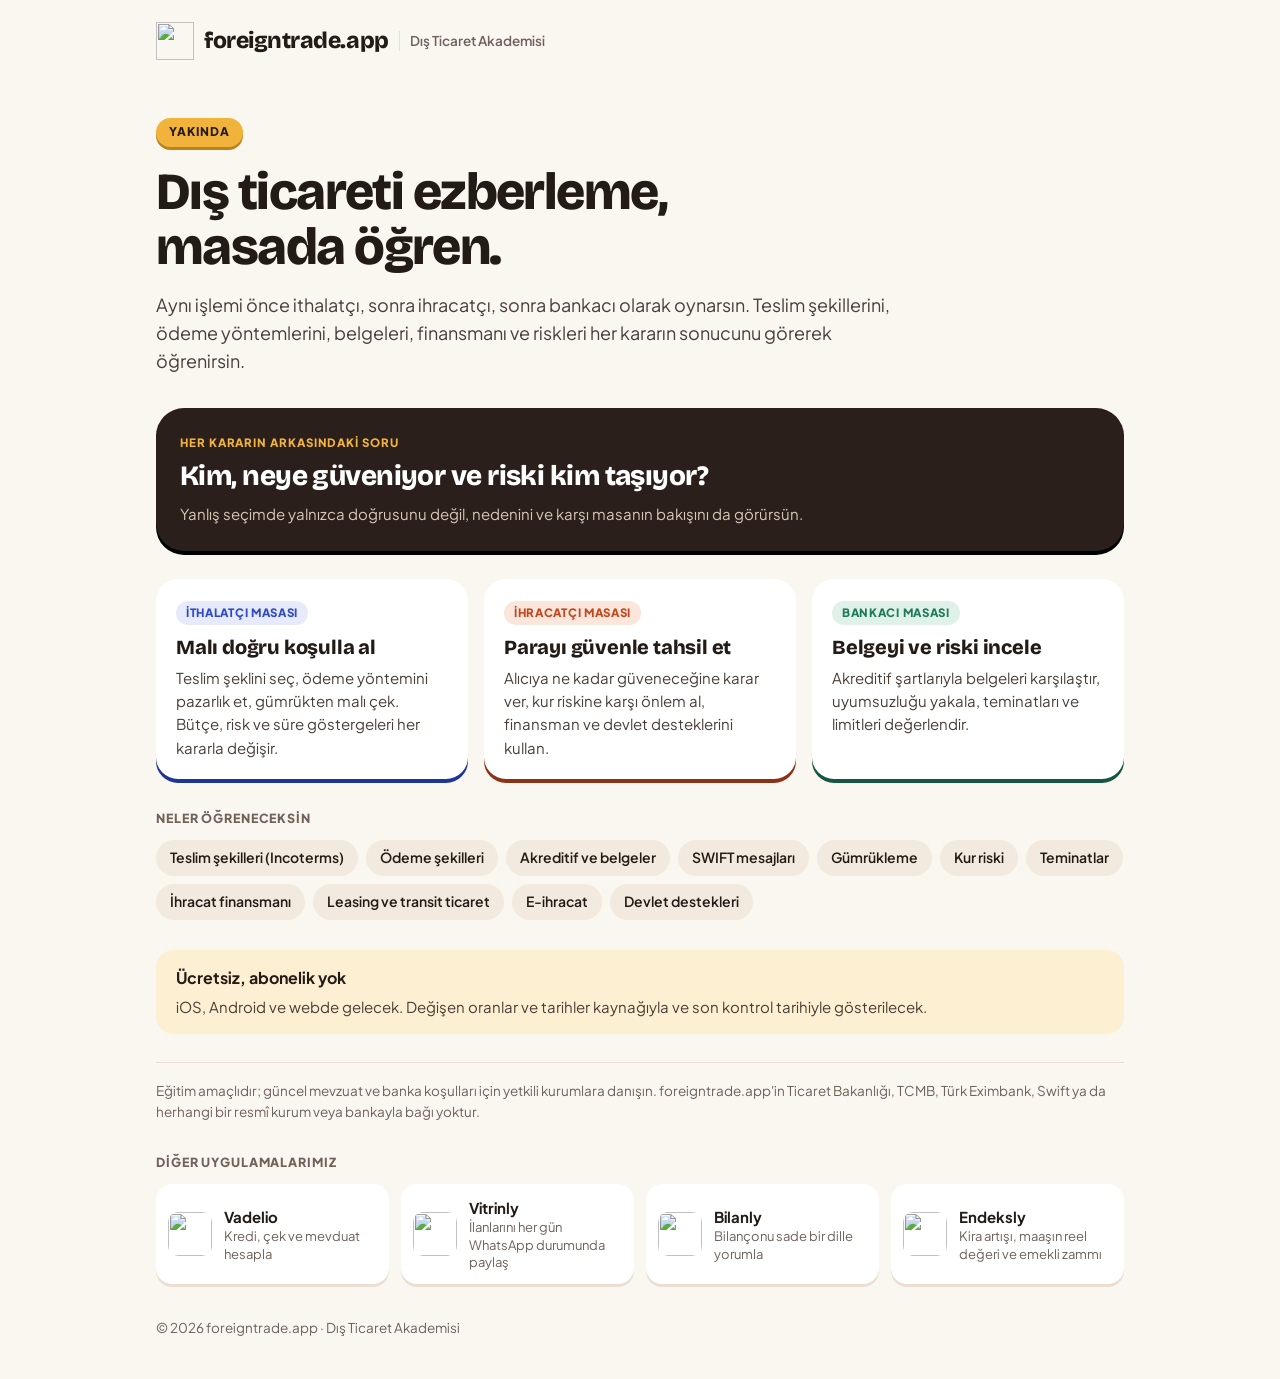
==== public/index.html @ 9660cca2 "foreigntrade.app: yakında sayfası, 404, kardeş uygulamalar Co-Authored-By: Claude Opus 5.5 <noreply@" ====
<!DOCTYPE html>
<html lang="tr">
<head>
<meta charset="utf-8">
<meta name="viewport" content="width=device-width, initial-scale=1">
<title>foreigntrade.app · Dış Ticaret Akademisi</title>
<meta name="description" content="foreigntrade.app · Dış Ticaret Akademisi: aynı dış ticaret işlemini ithalatçı, ihracatçı ve bankacı masalarından oynayarak teslim şekillerini, ödeme yöntemlerini, belgeleri ve finansmanı mantığıyla öğren. Ücretsiz, yakında.">
<meta property="og:title" content="foreigntrade.app · Dış Ticaret Akademisi">
<meta property="og:description" content="Dış ticareti ezberleme, üç masada oynayarak öğren. Yakında iOS, Android ve webde, ücretsiz.">
<meta property="og:url" content="https://foreigntrade.app/">
<meta property="og:type" content="website">
<link rel="canonical" href="https://foreigntrade.app/">
<link rel="icon" href="/logo.svg" type="image/svg+xml">
<link rel="preconnect" href="https://fonts.googleapis.com">
<link rel="preconnect" href="https://fonts.gstatic.com" crossorigin>
<link href="https://fonts.googleapis.com/css2?family=Bricolage+Grotesque:opsz,wght@12..96,700;12..96,800&family=Plus+Jakarta+Sans:wght@400;500;600;700;800&display=swap" rel="stylesheet">
<style>
:root{
  --bg:#FAF6F0; --surface:#FFFFFF; --sand:#F3EADF; --line:#EADFD2;
  --ink:#231B15; --body:#4A3F37; --muted:#6E6259;
  --espresso:#2A1F1A; --on-dark:#D8C8B8; --saffron:#F2B33D; --saffron-soft:#FCEFD2;
  --imp:#2E4BC6; --imp-dark:#1F3596; --imp-soft:#E6EAFB;
  --exp:#C2471F; --exp-dark:#8E3215; --exp-soft:#FBE6DC;
  --bank:#1F7A5C; --bank-dark:#145641; --bank-soft:#DFF1E9;
  color-scheme:light;
}
@media (prefers-color-scheme: dark){
  :root:not([data-theme="light"]){
    --bg:#1A1411; --surface:#241C17; --sand:#2E241E; --line:#3A2E26;
    --ink:#F4ECE3; --body:#DCCFC2; --muted:#B3A496;
    --espresso:#0F0B09; --on-dark:#D8C8B8; --saffron:#F2B33D; --saffron-soft:#3A2E1A;
    --imp:#8EA2F0; --imp-dark:#1F3596; --imp-soft:#1E2547;
    --exp:#EE8D6B; --exp-dark:#8E3215; --exp-soft:#3D2219;
    --bank:#6CCBA6; --bank-dark:#145641; --bank-soft:#16332A;
    color-scheme:dark;
  }
}
:root[data-theme="dark"]{
  --bg:#1A1411; --surface:#241C17; --sand:#2E241E; --line:#3A2E26;
  --ink:#F4ECE3; --body:#DCCFC2; --muted:#B3A496;
  --espresso:#0F0B09; --on-dark:#D8C8B8; --saffron:#F2B33D; --saffron-soft:#3A2E1A;
  --imp:#8EA2F0; --imp-dark:#1F3596; --imp-soft:#1E2547;
  --exp:#EE8D6B; --exp-dark:#8E3215; --exp-soft:#3D2219;
  --bank:#6CCBA6; --bank-dark:#145641; --bank-soft:#16332A;
  color-scheme:dark;
}
*{box-sizing:border-box}
html,body{margin:0}
body{background:var(--bg);color:var(--ink);font-family:"Plus Jakarta Sans",system-ui,-apple-system,"Segoe UI",sans-serif;font-size:16px;line-height:1.55}
a{color:var(--exp)}
h1,h2,.brand b{font-family:"Bricolage Grotesque","Plus Jakarta Sans",sans-serif}
.wrap{max-width:1000px;margin:0 auto;padding:0 16px}
header{padding:22px 0}
.brand{display:flex;align-items:center;gap:10px;text-decoration:none;color:var(--ink);flex-wrap:wrap}
.brand img{width:38px;height:38px}
.brand b{font-weight:800;font-size:23px;letter-spacing:-.02em}
.brand span{font-size:13.5px;font-weight:600;color:var(--muted);border-left:1px solid var(--line);padding-left:10px}
.hero{padding:36px 0 34px}
.soon{display:inline-block;font-size:12px;font-weight:800;letter-spacing:.08em;text-transform:uppercase;color:var(--ink);background:var(--saffron);border-radius:999px;padding:5px 13px;margin-bottom:18px;box-shadow:0 3px 0 #B9841F}
h1{font-weight:800;font-size:clamp(32px,5.6vw,52px);line-height:1.06;letter-spacing:-.03em;margin:0 0 16px;max-width:18ch;text-wrap:balance}
.lead{font-size:18px;color:var(--body);max-width:58ch;margin:0}
.question{background:var(--espresso);color:#FFFFFF;border-radius:28px;padding:26px 24px;margin-bottom:28px;display:grid;gap:8px;box-shadow:0 4px 0 #000000}
.question small{font-size:11.5px;font-weight:800;letter-spacing:.08em;text-transform:uppercase;color:var(--saffron)}
.question b{font-family:"Bricolage Grotesque",sans-serif;font-size:clamp(21px,3.4vw,28px);line-height:1.2;letter-spacing:-.02em;font-weight:800}
.question span{color:var(--on-dark);font-size:15px}
.desks{display:grid;grid-template-columns:repeat(3,minmax(0,1fr));gap:16px;padding-bottom:30px}
@media (max-width:820px){.desks{grid-template-columns:1fr}}
.desk{background:var(--surface);border-radius:22px;padding:20px;box-shadow:0 3px 0 var(--line)}
.desk .tag{display:inline-block;font-size:11.5px;font-weight:800;letter-spacing:.06em;text-transform:uppercase;border-radius:999px;padding:3px 10px}
.desk h2{font-size:20px;font-weight:800;letter-spacing:-.01em;margin:10px 0 6px;line-height:1.25}
.desk p{margin:0;color:var(--body);font-size:15px}
.desk.imp{box-shadow:0 4px 0 var(--imp-dark)}.desk.imp .tag{background:var(--imp-soft);color:var(--imp)}
.desk.exp{box-shadow:0 4px 0 var(--exp-dark)}.desk.exp .tag{background:var(--exp-soft);color:var(--exp)}
.desk.bank{box-shadow:0 4px 0 var(--bank-dark)}.desk.bank .tag{background:var(--bank-soft);color:var(--bank)}
.topics h3,aside h3{font-size:12.5px;font-weight:800;letter-spacing:.07em;text-transform:uppercase;color:var(--muted);margin:0 0 12px}
.chips{display:flex;flex-wrap:wrap;gap:8px;list-style:none;padding:0;margin:0 0 30px}
.chips li{background:var(--sand);color:var(--ink);font-size:14px;font-weight:600;border-radius:999px;padding:7px 14px}
.info{background:var(--saffron-soft);border-radius:18px;padding:16px 20px;margin-bottom:28px;display:grid;gap:4px}
.info b{font-size:16px}
.info span{color:var(--body);font-size:15px}
.note{font-size:13.5px;color:var(--muted);border-top:1px solid var(--line);padding:18px 0 8px;margin:0}
aside{padding:22px 0 8px}
.apps{display:grid;grid-template-columns:repeat(4,minmax(0,1fr));gap:12px}
@media (max-width:820px){.apps{grid-template-columns:repeat(2,minmax(0,1fr))}}
@media (max-width:460px){.apps{grid-template-columns:1fr}}
.app{display:flex;gap:12px;align-items:center;text-decoration:none;color:var(--ink);background:var(--surface);border-radius:16px;padding:12px;box-shadow:0 3px 0 var(--line)}
.app:hover{box-shadow:0 3px 0 var(--exp)}
.app img{width:44px;height:44px;border-radius:10px;flex:none}
.app b{display:block;font-size:15px}
.app span{display:block;font-size:13px;color:var(--muted);line-height:1.35}
footer{padding:26px 0 40px;font-size:13.5px;color:var(--muted)}
a:focus-visible{outline:2px solid var(--exp);outline-offset:2px}
</style>
</head>
<body>
<header>
  <div class="wrap">
    <a class="brand" href="/"><img src="/logo.svg" alt="" width="38" height="38"><b>foreigntrade.app</b><span>Dış Ticaret Akademisi</span></a>
  </div>
</header>

<main class="wrap">
  <section class="hero">
    <div class="soon">Yakında</div>
    <h1>Dış ticareti ezberleme, masada öğren.</h1>
    <p class="lead">Aynı işlemi önce ithalatçı, sonra ihracatçı, sonra bankacı olarak oynarsın. Teslim şekillerini, ödeme yöntemlerini, belgeleri, finansmanı ve riskleri her kararın sonucunu görerek öğrenirsin.</p>
  </section>

  <div class="question">
    <small>Her kararın arkasındaki soru</small>
    <b>Kim, neye güveniyor ve riski kim taşıyor?</b>
    <span>Yanlış seçimde yalnızca doğrusunu değil, nedenini ve karşı masanın bakışını da görürsün.</span>
  </div>

  <section class="desks" aria-label="Üç masa">
    <div class="desk imp">
      <span class="tag">İthalatçı masası</span>
      <h2>Malı doğru koşulla al</h2>
      <p>Teslim şeklini seç, ödeme yöntemini pazarlık et, gümrükten malı çek. Bütçe, risk ve süre göstergeleri her kararla değişir.</p>
    </div>
    <div class="desk exp">
      <span class="tag">İhracatçı masası</span>
      <h2>Parayı güvenle tahsil et</h2>
      <p>Alıcıya ne kadar güveneceğine karar ver, kur riskine karşı önlem al, finansman ve devlet desteklerini kullan.</p>
    </div>
    <div class="desk bank">
      <span class="tag">Bankacı masası</span>
      <h2>Belgeyi ve riski incele</h2>
      <p>Akreditif şartlarıyla belgeleri karşılaştır, uyumsuzluğu yakala, teminatları ve limitleri değerlendir.</p>
    </div>
  </section>

  <section class="topics" aria-label="Konular">
    <h3>Neler öğreneceksin</h3>
    <ul class="chips">
      <li>Teslim şekilleri (Incoterms)</li>
      <li>Ödeme şekilleri</li>
      <li>Akreditif ve belgeler</li>
      <li>SWIFT mesajları</li>
      <li>Gümrükleme</li>
      <li>Kur riski</li>
      <li>Teminatlar</li>
      <li>İhracat finansmanı</li>
      <li>Leasing ve transit ticaret</li>
      <li>E-ihracat</li>
      <li>Devlet destekleri</li>
    </ul>
  </section>

  <div class="info">
    <b>Ücretsiz, abonelik yok</b>
    <span>iOS, Android ve webde gelecek. Değişen oranlar ve tarihler kaynağıyla ve son kontrol tarihiyle gösterilecek.</span>
  </div>

  <p class="note">Eğitim amaçlıdır; güncel mevzuat ve banka koşulları için yetkili kurumlara danışın. foreigntrade.app'in Ticaret Bakanlığı, TCMB, Türk Eximbank, Swift ya da herhangi bir resmî kurum veya bankayla bağı yoktur.</p>
</main>

<aside>
  <div class="wrap">
    <h3>Diğer uygulamalarımız</h3>
    <div class="apps">
      <a class="app" href="https://vadelio.com.tr/" target="_blank" rel="noopener"><img src="/apps/vadelio.png" alt="" width="44" height="44"><div><b>Vadelio</b><span>Kredi, çek ve mevduat hesapla</span></div></a>
      <a class="app" href="https://vitrinly.app/" target="_blank" rel="noopener"><img src="/apps/vitrinly.png" alt="" width="44" height="44"><div><b>Vitrinly</b><span>İlanlarını her gün WhatsApp durumunda paylaş</span></div></a>
      <a class="app" href="https://bilanly.app/" target="_blank" rel="noopener"><img src="/apps/bilanly.png" alt="" width="44" height="44"><div><b>Bilanly</b><span>Bilançonu sade bir dille yorumla</span></div></a>
      <a class="app" href="https://endeksly.com/" target="_blank" rel="noopener"><img src="/apps/endeksly.png" alt="" width="44" height="44"><div><b>Endeksly</b><span>Kira artışı, maaşın reel değeri ve emekli zammı</span></div></a>
    </div>
  </div>
</aside>

<footer>
  <div class="wrap">© 2026 foreigntrade.app · Dış Ticaret Akademisi</div>
</footer>
</body>
</html>
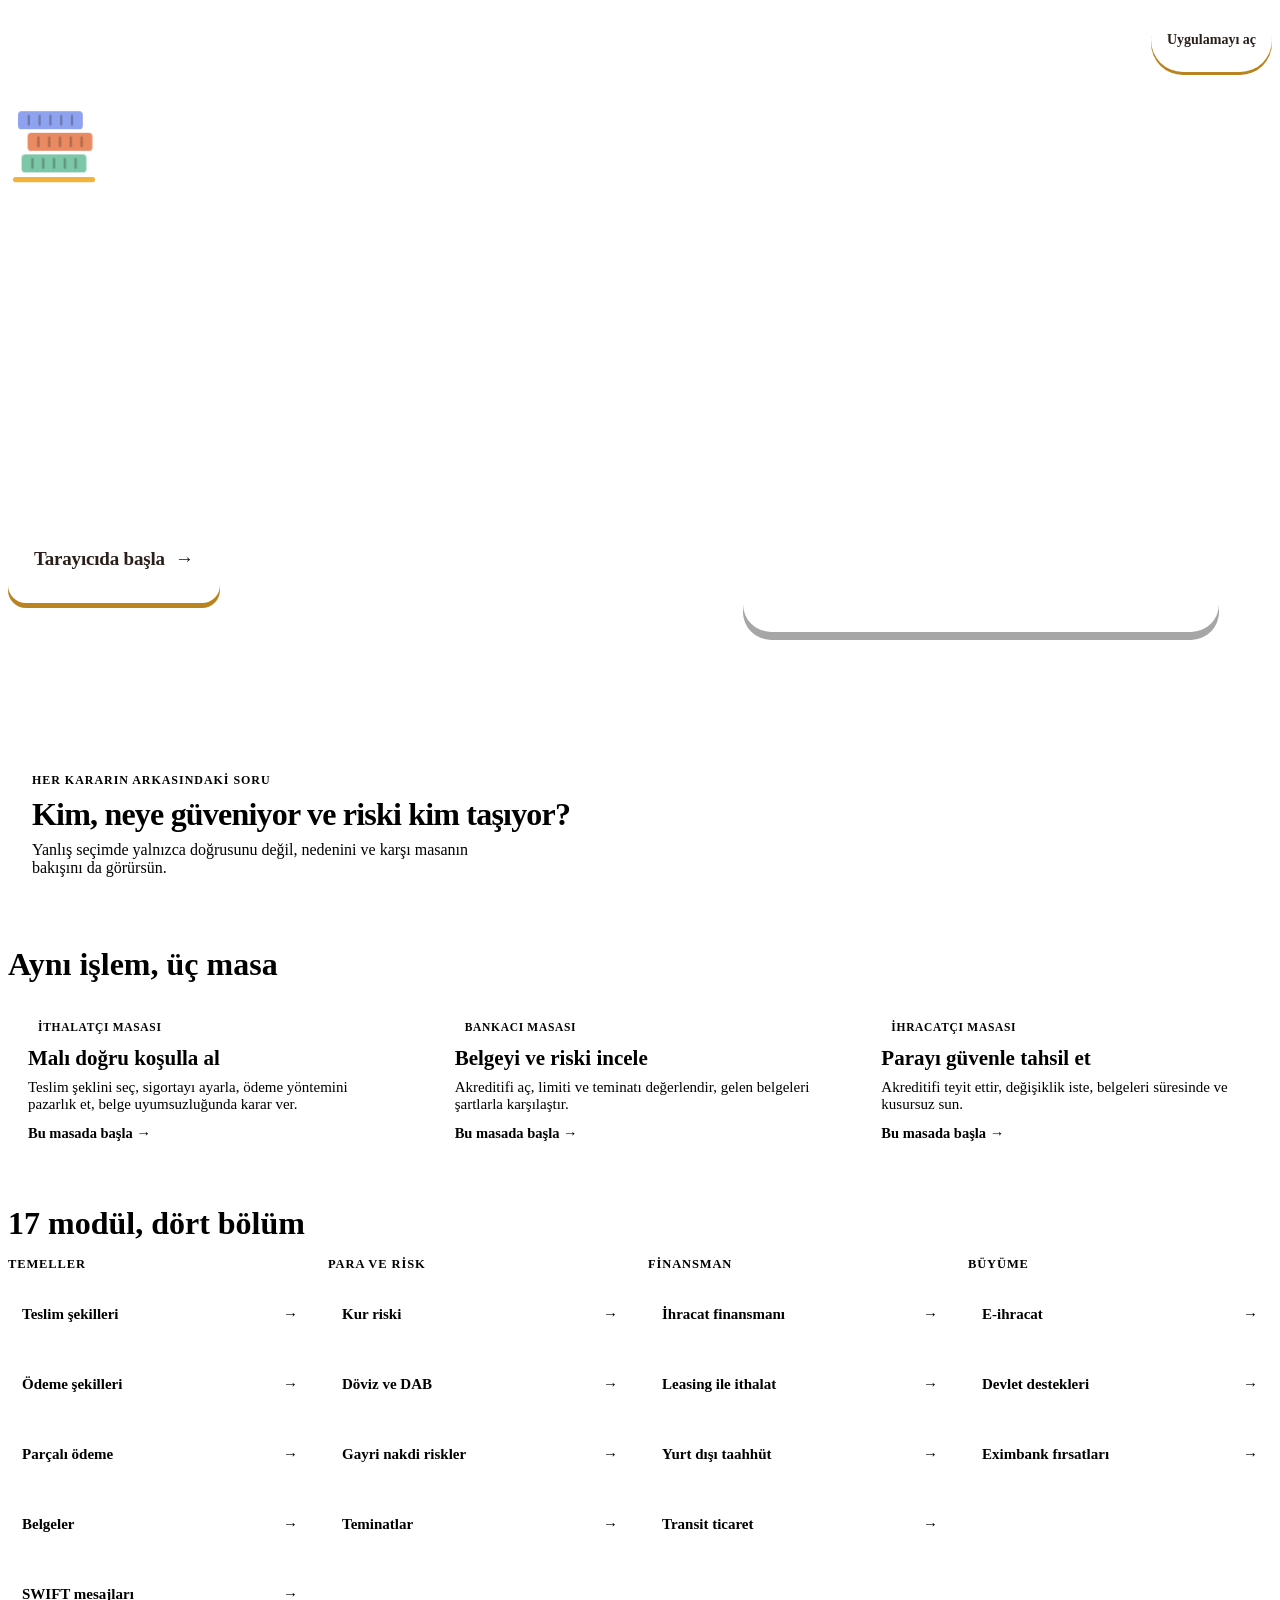
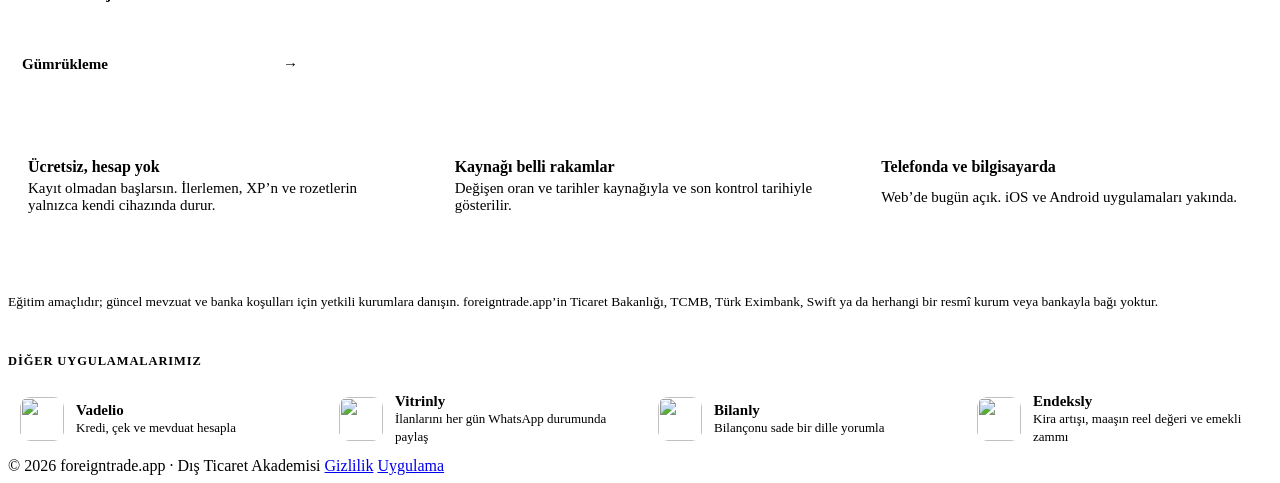
==== commit 94e81a21: "Genel yayın: yeni tanıtım sayfası, logo, paylaşım görseli, gizlilik iletişimi - Koyu açılış bandı: k" ====
--- a/public/index.html
+++ b/public/index.html
@@ -2,84 +2,117 @@
 <html lang="tr">
 <head>
 <meta charset="utf-8">
-<meta name="viewport" content="width=device-width, initial-scale=1">
+<meta name="viewport" content="width=device-width, initial-scale=1, viewport-fit=cover">
 <title>foreigntrade.app · Dış Ticaret Akademisi</title>
-<meta name="description" content="foreigntrade.app · Dış Ticaret Akademisi: aynı dış ticaret işlemini ithalatçı, ihracatçı ve bankacı masalarından oynayarak teslim şekillerini, ödeme yöntemlerini, belgeleri ve finansmanı mantığıyla öğren. Ücretsiz, yakında.">
+<meta name="description" content="Dış ticareti ithalatçı, ihracatçı ve bankacı masalarında oynayarak öğren: teslim şekilleri, ödeme yöntemleri, akreditif, belgeler, kur riski ve finansman. Ücretsiz, hesap gerektirmez.">
+<meta name="theme-color" content="#2A1F1A">
 <meta property="og:title" content="foreigntrade.app · Dış Ticaret Akademisi">
-<meta property="og:description" content="Dış ticareti ezberleme, üç masada oynayarak öğren. Yakında iOS, Android ve webde, ücretsiz.">
+<meta property="og:description" content="Dış ticareti ezberleme, masada öğren. Aynı işlemi ithalatçı, ihracatçı ve bankacı olarak oyna. Ücretsiz.">
 <meta property="og:url" content="https://foreigntrade.app/">
 <meta property="og:type" content="website">
+<meta property="og:locale" content="tr_TR">
+<meta property="og:image" content="https://foreigntrade.app/og.png">
+<meta property="og:image:width" content="1200">
+<meta property="og:image:height" content="630">
+<meta name="twitter:card" content="summary_large_image">
 <link rel="canonical" href="https://foreigntrade.app/">
 <link rel="icon" href="/logo.svg" type="image/svg+xml">
-<link rel="preconnect" href="https://fonts.googleapis.com">
-<link rel="preconnect" href="https://fonts.gstatic.com" crossorigin>
-<link href="https://fonts.googleapis.com/css2?family=Bricolage+Grotesque:opsz,wght@12..96,700;12..96,800&family=Plus+Jakarta+Sans:wght@400;500;600;700;800&display=swap" rel="stylesheet">
+<link rel="apple-touch-icon" href="/apple-touch-icon.png">
+<link rel="preload" href="/fonts/BricolageGrotesque_800ExtraBold.woff" as="font" type="font/woff" crossorigin>
+<link rel="stylesheet" href="/site.css">
+<script type="application/ld+json">
+{"@context":"https://schema.org","@type":"WebApplication","name":"foreigntrade.app · Dış Ticaret Akademisi","url":"https://foreigntrade.app/uygulama/","applicationCategory":"EducationalApplication","inLanguage":"tr","operatingSystem":"Web","isAccessibleForFree":true,"offers":{"@type":"Offer","price":"0","priceCurrency":"TRY"}}
+</script>
 <style>
-:root{
-  --bg:#FAF6F0; --surface:#FFFFFF; --sand:#F3EADF; --line:#EADFD2;
-  --ink:#231B15; --body:#4A3F37; --muted:#6E6259;
-  --espresso:#2A1F1A; --on-dark:#D8C8B8; --saffron:#F2B33D; --saffron-soft:#FCEFD2;
-  --imp:#2E4BC6; --imp-dark:#1F3596; --imp-soft:#E6EAFB;
-  --exp:#C2471F; --exp-dark:#8E3215; --exp-soft:#FBE6DC;
-  --bank:#1F7A5C; --bank-dark:#145641; --bank-soft:#DFF1E9;
-  color-scheme:light;
-}
-@media (prefers-color-scheme: dark){
-  :root:not([data-theme="light"]){
-    --bg:#1A1411; --surface:#241C17; --sand:#2E241E; --line:#3A2E26;
-    --ink:#F4ECE3; --body:#DCCFC2; --muted:#B3A496;
-    --espresso:#0F0B09; --on-dark:#D8C8B8; --saffron:#F2B33D; --saffron-soft:#3A2E1A;
-    --imp:#8EA2F0; --imp-dark:#1F3596; --imp-soft:#1E2547;
-    --exp:#EE8D6B; --exp-dark:#8E3215; --exp-soft:#3D2219;
-    --bank:#6CCBA6; --bank-dark:#145641; --bank-soft:#16332A;
-    color-scheme:dark;
-  }
-}
-:root[data-theme="dark"]{
-  --bg:#1A1411; --surface:#241C17; --sand:#2E241E; --line:#3A2E26;
-  --ink:#F4ECE3; --body:#DCCFC2; --muted:#B3A496;
-  --espresso:#0F0B09; --on-dark:#D8C8B8; --saffron:#F2B33D; --saffron-soft:#3A2E1A;
-  --imp:#8EA2F0; --imp-dark:#1F3596; --imp-soft:#1E2547;
-  --exp:#EE8D6B; --exp-dark:#8E3215; --exp-soft:#3D2219;
-  --bank:#6CCBA6; --bank-dark:#145641; --bank-soft:#16332A;
-  color-scheme:dark;
-}
-*{box-sizing:border-box}
-html,body{margin:0}
-body{background:var(--bg);color:var(--ink);font-family:"Plus Jakarta Sans",system-ui,-apple-system,"Segoe UI",sans-serif;font-size:16px;line-height:1.55}
-a{color:var(--exp)}
-h1,h2,.brand b{font-family:"Bricolage Grotesque","Plus Jakarta Sans",sans-serif}
-.wrap{max-width:1000px;margin:0 auto;padding:0 16px}
-header{padding:22px 0}
-.brand{display:flex;align-items:center;gap:10px;text-decoration:none;color:var(--ink);flex-wrap:wrap}
-.brand img{width:38px;height:38px}
-.brand b{font-weight:800;font-size:23px;letter-spacing:-.02em}
-.brand span{font-size:13.5px;font-weight:600;color:var(--muted);border-left:1px solid var(--line);padding-left:10px}
-.hero{padding:36px 0 34px}
-.soon{display:inline-block;font-size:12px;font-weight:800;letter-spacing:.08em;text-transform:uppercase;color:var(--ink);background:var(--saffron);border-radius:999px;padding:5px 13px;margin-bottom:18px;box-shadow:0 3px 0 #B9841F}
-h1{font-weight:800;font-size:clamp(32px,5.6vw,52px);line-height:1.06;letter-spacing:-.03em;margin:0 0 16px;max-width:18ch;text-wrap:balance}
-.lead{font-size:18px;color:var(--body);max-width:58ch;margin:0}
-.question{background:var(--espresso);color:#FFFFFF;border-radius:28px;padding:26px 24px;margin-bottom:28px;display:grid;gap:8px;box-shadow:0 4px 0 #000000}
-.question small{font-size:11.5px;font-weight:800;letter-spacing:.08em;text-transform:uppercase;color:var(--saffron)}
-.question b{font-family:"Bricolage Grotesque",sans-serif;font-size:clamp(21px,3.4vw,28px);line-height:1.2;letter-spacing:-.02em;font-weight:800}
-.question span{color:var(--on-dark);font-size:15px}
-.desks{display:grid;grid-template-columns:repeat(3,minmax(0,1fr));gap:16px;padding-bottom:30px}
+/* Açılış bandı: koyu zeminde logo iner, başlık yükselir, karar kartı gelir. */
+.hero{background:var(--espresso);color:#FFFFFF;overflow:hidden;position:relative}
+.hero .site-head .brand{color:#FFFFFF;flex-wrap:nowrap}
+@media (max-width:380px){.hero .site-head .brand b{font-size:20px}}
+.hero .site-head .brand b i{color:var(--saffron)}
+.hero .site-head .wrap{display:flex;align-items:center;justify-content:space-between;gap:12px}
+.open-small{font-weight:800;font-size:14px;color:#2A1F1A;background:var(--saffron);border-radius:999px;padding:10px 16px;text-decoration:none;min-height:44px;display:inline-flex;align-items:center;box-shadow:0 3px 0 #B9841F;white-space:nowrap}
+.hero-grid{display:grid;grid-template-columns:minmax(0,1.05fr) minmax(0,.95fr);gap:40px;align-items:center;padding-block:28px 64px}
+@media (max-width:860px){.hero-grid{grid-template-columns:1fr;gap:36px;padding-block:12px 48px}}
+.hero-text{display:grid;gap:20px;justify-items:start}
+.stack{width:120px;height:120px;margin:-14px 0 -10px -14px}
+.hero h1{font-size:clamp(38px,6.4vw,64px);line-height:1.02;letter-spacing:-.035em;margin:0;max-width:13ch;color:#FFFFFF}
+.hero h1 em{font-style:normal;color:var(--saffron)}
+.hero .lead{font-size:clamp(16px,1.9vw,18.5px);color:var(--on-dark);margin:0;max-width:52ch}
+.ctas{display:flex;flex-wrap:wrap;gap:12px 16px;align-items:center}
+.cta{font-family:var(--display);font-weight:800;font-size:19px;letter-spacing:-.01em;color:#2A1F1A;background:var(--saffron);border-radius:18px;padding:16px 26px;text-decoration:none;box-shadow:0 5px 0 #B9841F;display:inline-flex;gap:10px;align-items:center;min-height:56px;transition:transform .12s,box-shadow .12s}
+.cta:hover{transform:translateY(-2px);box-shadow:0 7px 0 #B9841F}
+.cta:active{transform:translateY(4px);box-shadow:0 1px 0 #B9841F}
+.cta:focus-visible,.open-small:focus-visible{outline:3px solid #FFFFFF;outline-offset:3px}
+.facts{display:flex;flex-wrap:wrap;gap:6px 16px;font-size:14px;font-weight:600;color:var(--on-dark);list-style:none;padding:0;margin:0}
+.facts li::before{content:"";display:inline-block;width:7px;height:7px;border-radius:2px;background:var(--saffron);margin-right:8px;vertical-align:1px}
+
+/* Karar kartı: uygulamanın Sahne ekranından */
+.scene{background:var(--bg);color:var(--ink);border-radius:28px;padding:18px;display:grid;gap:14px;box-shadow:0 8px 0 rgba(0,0,0,.35);max-width:440px;width:100%;justify-self:center}
+.stats{display:grid;grid-template-columns:repeat(3,1fr);gap:8px}
+.stat{background:var(--surface);border-radius:14px;padding:8px 10px;box-shadow:0 2px 0 var(--line)}
+.stat small{display:block;font-size:10.5px;font-weight:800;letter-spacing:.08em;text-transform:uppercase;color:var(--muted)}
+.stat b{font-family:var(--display);font-size:18px;font-variant-numeric:tabular-nums}
+.who{display:flex;gap:10px;align-items:flex-start}
+.avatar{flex:none;width:40px;height:40px;border-radius:14px;background:var(--exp-soft);color:var(--exp);font-weight:800;display:grid;place-items:center;font-size:14px}
+.bubble{background:var(--exp-soft);border-radius:4px 18px 18px 18px;padding:10px 14px;font-size:14.5px;color:var(--ink);line-height:1.5;margin:0}
+.bubble small{display:block;font-size:11.5px;font-weight:800;color:var(--exp);margin-bottom:2px}
+.ask{font-family:var(--display);font-weight:800;font-size:19px;line-height:1.25;letter-spacing:-.015em;margin:2px 0 0}
+.opts{display:grid;gap:8px;list-style:none;margin:0;padding:0}
+.opts a{display:flex;gap:12px;align-items:center;background:var(--surface);border-radius:16px;padding:11px 14px;text-decoration:none;color:var(--ink);box-shadow:0 3px 0 var(--line);min-height:52px;transition:transform .12s,box-shadow .12s}
+.opts a:hover{transform:translateY(-2px);box-shadow:0 5px 0 var(--imp)}
+.opts a:focus-visible{outline:2px solid var(--imp);outline-offset:2px}
+.opts .key{flex:none;width:30px;height:30px;border-radius:10px;background:var(--sand);display:grid;place-items:center;font-weight:800;font-size:13px}
+.opts b{display:block;font-size:15px}
+.opts span{display:block;font-size:13px;color:var(--muted);line-height:1.35}
+.scene-foot{font-size:12.5px;color:var(--muted);text-align:center;margin:0}
+
+/* Giriş efekti: konteynerler alttan üste iner, metin ve kart ardından gelir */
+.stack .c,.stack .ground{transform-box:fill-box}
+.stack .c{animation:drop .6s cubic-bezier(.3,1.35,.5,1) both}
+.stack .c1{animation-delay:.1s}.stack .c2{animation-delay:.38s}.stack .c3{animation-delay:.66s}
+.stack .ground{transform-origin:50% 50%;animation:grow .45s both}
+.rise{animation:rise .7s cubic-bezier(.2,.8,.2,1) both}
+.rise.d1{animation-delay:.95s}.rise.d2{animation-delay:1.08s}.rise.d3{animation-delay:1.2s}.rise.d4{animation-delay:1.3s}
+.scene.rise{animation-delay:1.15s}
+@keyframes drop{from{transform:translateY(-34px);opacity:0}to{transform:none;opacity:1}}
+@keyframes grow{from{transform:scaleX(0)}to{transform:none}}
+@keyframes rise{from{transform:translateY(16px);opacity:0}to{transform:none;opacity:1}}
+@media (prefers-reduced-motion: reduce){.stack .c,.stack .ground,.rise{animation:none}}
+
+/* Gövde */
+main{display:grid;gap:44px;padding-block:44px 8px}
+.question{background:var(--saffron-soft);border-radius:28px;padding:26px 24px;display:grid;gap:8px}
+.question small{font-size:12px;font-weight:800;letter-spacing:.08em;text-transform:uppercase;color:var(--exp)}
+.question b{font-family:var(--display);font-size:clamp(23px,3.6vw,32px);line-height:1.15;letter-spacing:-.025em;font-weight:800}
+.question span{color:var(--body);max-width:60ch}
+.sec-title{font-size:clamp(24px,3.4vw,32px);line-height:1.1;margin:0 0 16px}
+.desks{display:grid;grid-template-columns:repeat(3,minmax(0,1fr));gap:16px}
 @media (max-width:820px){.desks{grid-template-columns:1fr}}
-.desk{background:var(--surface);border-radius:22px;padding:20px;box-shadow:0 3px 0 var(--line)}
-.desk .tag{display:inline-block;font-size:11.5px;font-weight:800;letter-spacing:.06em;text-transform:uppercase;border-radius:999px;padding:3px 10px}
-.desk h2{font-size:20px;font-weight:800;letter-spacing:-.01em;margin:10px 0 6px;line-height:1.25}
+.desk{background:var(--surface);border-radius:22px;padding:20px;display:grid;gap:8px;align-content:start;text-decoration:none;color:var(--ink);transition:transform .12s}
+.desk:hover{transform:translateY(-3px)}
+.desk .tag{justify-self:start;font-size:11.5px;font-weight:800;letter-spacing:.06em;text-transform:uppercase;border-radius:999px;padding:3px 10px}
+.desk h3{font-size:21px;margin:2px 0 0;line-height:1.2}
 .desk p{margin:0;color:var(--body);font-size:15px}
-.desk.imp{box-shadow:0 4px 0 var(--imp-dark)}.desk.imp .tag{background:var(--imp-soft);color:var(--imp)}
-.desk.exp{box-shadow:0 4px 0 var(--exp-dark)}.desk.exp .tag{background:var(--exp-soft);color:var(--exp)}
-.desk.bank{box-shadow:0 4px 0 var(--bank-dark)}.desk.bank .tag{background:var(--bank-soft);color:var(--bank)}
-.topics h3,aside h3{font-size:12.5px;font-weight:800;letter-spacing:.07em;text-transform:uppercase;color:var(--muted);margin:0 0 12px}
-.chips{display:flex;flex-wrap:wrap;gap:8px;list-style:none;padding:0;margin:0 0 30px}
-.chips li{background:var(--sand);color:var(--ink);font-size:14px;font-weight:600;border-radius:999px;padding:7px 14px}
-.info{background:var(--saffron-soft);border-radius:18px;padding:16px 20px;margin-bottom:28px;display:grid;gap:4px}
+.desk .go{font-weight:800;font-size:14.5px;margin-top:4px}
+.desk.imp{box-shadow:0 4px 0 var(--imp-dark)}.desk.imp .tag{background:var(--imp-soft);color:var(--imp)}.desk.imp .go{color:var(--imp)}
+.desk.exp{box-shadow:0 4px 0 var(--exp-dark)}.desk.exp .tag{background:var(--exp-soft);color:var(--exp)}.desk.exp .go{color:var(--exp)}
+.desk.bank{box-shadow:0 4px 0 var(--bank-dark)}.desk.bank .tag{background:var(--bank-soft);color:var(--bank)}.desk.bank .go{color:var(--bank)}
+.desk:focus-visible{outline:2px solid var(--ink);outline-offset:3px}
+.curr{display:grid;grid-template-columns:repeat(4,minmax(0,1fr));gap:16px}
+@media (max-width:860px){.curr{grid-template-columns:repeat(2,minmax(0,1fr))}}
+@media (max-width:440px){.curr{grid-template-columns:1fr}}
+.curr h3{font-family:var(--text);font-size:12.5px;font-weight:800;letter-spacing:.07em;text-transform:uppercase;color:var(--muted);margin:0 0 10px}
+.curr ul{list-style:none;padding:0;margin:0;display:grid;gap:6px}
+.curr a{display:flex;align-items:center;justify-content:space-between;gap:8px;background:var(--surface);border-radius:12px;padding:10px 14px;text-decoration:none;color:var(--ink);font-weight:600;font-size:15px;box-shadow:0 2px 0 var(--line);min-height:44px}
+.curr a::after{content:"→";color:var(--muted);font-weight:700}
+.curr a:hover{box-shadow:0 2px 0 var(--exp)}
+.info{display:grid;grid-template-columns:repeat(3,minmax(0,1fr));gap:16px}
+@media (max-width:820px){.info{grid-template-columns:1fr}}
+.info div{background:var(--sand);border-radius:20px;padding:18px 20px;display:grid;gap:4px}
 .info b{font-size:16px}
 .info span{color:var(--body);font-size:15px}
-.note{font-size:13.5px;color:var(--muted);border-top:1px solid var(--line);padding:18px 0 8px;margin:0}
-aside{padding:22px 0 8px}
+.note{font-size:13.5px;color:var(--muted);border-top:1px solid var(--line);padding-top:18px;margin:0}
+aside h2{font-family:var(--text);font-size:12.5px;font-weight:800;letter-spacing:.07em;text-transform:uppercase;color:var(--muted);margin:0 0 12px}
 .apps{display:grid;grid-template-columns:repeat(4,minmax(0,1fr));gap:12px}
 @media (max-width:820px){.apps{grid-template-columns:repeat(2,minmax(0,1fr))}}
 @media (max-width:460px){.apps{grid-template-columns:1fr}}
@@ -88,76 +121,146 @@
 .app img{width:44px;height:44px;border-radius:10px;flex:none}
 .app b{display:block;font-size:15px}
 .app span{display:block;font-size:13px;color:var(--muted);line-height:1.35}
-footer{padding:26px 0 40px;font-size:13.5px;color:var(--muted)}
-a:focus-visible{outline:2px solid var(--exp);outline-offset:2px}
+aside{padding-block:36px 0}
 </style>
 </head>
 <body>
-<header>
-  <div class="wrap">
-    <a class="brand" href="/"><img src="/logo.svg" alt="" width="38" height="38"><b>foreigntrade.app</b><span>Dış Ticaret Akademisi</span></a>
-  </div>
-</header>
+
+<div class="hero">
+  <header class="site-head">
+    <div class="wrap">
+      <a class="brand" href="/" aria-label="foreigntrade.app ana sayfa"><b>foreigntrade<i>.app</i></b></a>
+      <a class="open-small" href="/uygulama/">Uygulamayı aç</a>
+    </div>
+  </header>
+
+  <div class="wrap hero-grid">
+    <div class="hero-text">
+      <svg class="stack" viewBox="0 0 100 100" aria-hidden="true">
+        <g class="c c3"><rect x="20" y="21" width="54" height="15" rx="3" fill="#8EA2F0"/><path d="M29 25v7M38 25v7M47 25v7M56 25v7M65 25v7" stroke="#2A1F1A" stroke-opacity=".3" stroke-width="2" stroke-linecap="round"/></g>
+        <g class="c c2"><rect x="28" y="39" width="54" height="15" rx="3" fill="#E98A63"/><path d="M37 43v7M46 43v7M55 43v7M64 43v7M73 43v7" stroke="#2A1F1A" stroke-opacity=".3" stroke-width="2" stroke-linecap="round"/></g>
+        <g class="c c1"><rect x="23" y="57" width="54" height="15" rx="3" fill="#7CC7A8"/><path d="M32 61v7M41 61v7M50 61v7M59 61v7M68 61v7" stroke="#2A1F1A" stroke-opacity=".3" stroke-width="2" stroke-linecap="round"/></g>
+        <path class="ground" d="M18 78h64" stroke="#F2B33D" stroke-width="4.5" stroke-linecap="round"/>
+      </svg>
+      <h1 class="rise d1">Dış ticareti ezberleme, <em>masada öğren.</em></h1>
+      <p class="lead rise d2">Aynı çelik işlemini önce ithalatçı, sonra bankacı, sonra ihracatçı olarak oyna. Teslim şekillerini, ödeme yöntemlerini, belgeleri ve finansmanı her kararın sonucunu görerek öğren.</p>
+      <div class="ctas rise d3">
+        <a class="cta" href="/uygulama/">Tarayıcıda başla <span aria-hidden="true">→</span></a>
+      </div>
+      <ul class="facts rise d4">
+        <li>Ücretsiz</li>
+        <li>Hesap gerekmez</li>
+        <li>iOS ve Android yakında</li>
+      </ul>
+    </div>
+
+    <section class="scene rise" aria-label="Uygulamadan bir karar">
+      <div class="stats" aria-label="Göstergeler">
+        <div class="stat"><small>Bütçe</small><b>23.000 $</b></div>
+        <div class="stat"><small>Risk</small><b>%15</b></div>
+        <div class="stat"><small>Süre</small><b>43 gün</b></div>
+      </div>
+      <div class="who">
+        <div class="avatar" aria-hidden="true">Li</div>
+        <p class="bubble"><small>Bay Li · Dragon Steel</small>İlk kez çalışıyoruz. Üretime başlamak için paranın tamamını <b>peşin</b> istiyoruz.</p>
+      </div>
+      <p class="ask">77.000 $’ı tanımadığın birine peşin göndermek büyük risk. Ne önerirsin?</p>
+      <ul class="opts">
+        <li><a href="/uygulama/scenario/CN_STEEL_01"><span class="key" aria-hidden="true">A</span><div><b>Peşin ödeme (T/T)</b><span>Bedel, mal gönderilmeden önce banka havalesiyle ödenir.</span></div></a></li>
+        <li><a href="/uygulama/scenario/CN_STEEL_01"><span class="key" aria-hidden="true">B</span><div><b>Akreditif (L/C)</b><span>Bankan, şartlara uygun belgeler sunulursa satıcıya ödeme yapmayı taahhüt eder.</span></div></a></li>
+        <li><a href="/uygulama/scenario/CN_STEEL_01"><span class="key" aria-hidden="true">C</span><div><b>Vesaik mukabili</b><span>Belgeler banka aracılığıyla gönderilir; alıcı ödeme yapınca belgeleri teslim alır.</span></div></a></li>
+      </ul>
+      <p class="scene-foot">İthalatçı masası · Çin’den 100 ton inşaat çeliği</p>
+    </section>
+  </div>
+</div>
 
 <main class="wrap">
-  <section class="hero">
-    <div class="soon">Yakında</div>
-    <h1>Dış ticareti ezberleme, masada öğren.</h1>
-    <p class="lead">Aynı işlemi önce ithalatçı, sonra ihracatçı, sonra bankacı olarak oynarsın. Teslim şekillerini, ödeme yöntemlerini, belgeleri, finansmanı ve riskleri her kararın sonucunu görerek öğrenirsin.</p>
-  </section>
-
   <div class="question">
     <small>Her kararın arkasındaki soru</small>
     <b>Kim, neye güveniyor ve riski kim taşıyor?</b>
     <span>Yanlış seçimde yalnızca doğrusunu değil, nedenini ve karşı masanın bakışını da görürsün.</span>
   </div>
 
-  <section class="desks" aria-label="Üç masa">
-    <div class="desk imp">
-      <span class="tag">İthalatçı masası</span>
-      <h2>Malı doğru koşulla al</h2>
-      <p>Teslim şeklini seç, ödeme yöntemini pazarlık et, gümrükten malı çek. Bütçe, risk ve süre göstergeleri her kararla değişir.</p>
-    </div>
-    <div class="desk exp">
-      <span class="tag">İhracatçı masası</span>
-      <h2>Parayı güvenle tahsil et</h2>
-      <p>Alıcıya ne kadar güveneceğine karar ver, kur riskine karşı önlem al, finansman ve devlet desteklerini kullan.</p>
-    </div>
-    <div class="desk bank">
-      <span class="tag">Bankacı masası</span>
-      <h2>Belgeyi ve riski incele</h2>
-      <p>Akreditif şartlarıyla belgeleri karşılaştır, uyumsuzluğu yakala, teminatları ve limitleri değerlendir.</p>
+  <section aria-labelledby="desks-title">
+    <h2 class="sec-title" id="desks-title">Aynı işlem, üç masa</h2>
+    <div class="desks">
+      <a class="desk imp" href="/uygulama/scenario/CN_STEEL_01">
+        <span class="tag">İthalatçı masası</span>
+        <h3>Malı doğru koşulla al</h3>
+        <p>Teslim şeklini seç, sigortayı ayarla, ödeme yöntemini pazarlık et, belge uyumsuzluğunda karar ver.</p>
+        <span class="go">Bu masada başla →</span>
+      </a>
+      <a class="desk bank" href="/uygulama/scenario/CN_STEEL_02">
+        <span class="tag">Bankacı masası</span>
+        <h3>Belgeyi ve riski incele</h3>
+        <p>Akreditifi aç, limiti ve teminatı değerlendir, gelen belgeleri şartlarla karşılaştır.</p>
+        <span class="go">Bu masada başla →</span>
+      </a>
+      <a class="desk exp" href="/uygulama/scenario/CN_STEEL_03">
+        <span class="tag">İhracatçı masası</span>
+        <h3>Parayı güvenle tahsil et</h3>
+        <p>Akreditifi teyit ettir, değişiklik iste, belgeleri süresinde ve kusursuz sun.</p>
+        <span class="go">Bu masada başla →</span>
+      </a>
     </div>
   </section>
 
-  <section class="topics" aria-label="Konular">
-    <h3>Neler öğreneceksin</h3>
-    <ul class="chips">
-      <li>Teslim şekilleri (Incoterms)</li>
-      <li>Ödeme şekilleri</li>
-      <li>Akreditif ve belgeler</li>
-      <li>SWIFT mesajları</li>
-      <li>Gümrükleme</li>
-      <li>Kur riski</li>
-      <li>Teminatlar</li>
-      <li>İhracat finansmanı</li>
-      <li>Leasing ve transit ticaret</li>
-      <li>E-ihracat</li>
-      <li>Devlet destekleri</li>
-    </ul>
+  <section aria-labelledby="curr-title">
+    <h2 class="sec-title" id="curr-title">17 modül, dört bölüm</h2>
+    <div class="curr">
+      <div>
+        <h3>Temeller</h3>
+        <ul>
+          <li><a href="/uygulama/module/incoterms">Teslim şekilleri</a></li>
+          <li><a href="/uygulama/module/payment-methods">Ödeme şekilleri</a></li>
+          <li><a href="/uygulama/module/split-payment">Parçalı ödeme</a></li>
+          <li><a href="/uygulama/module/documents">Belgeler</a></li>
+          <li><a href="/uygulama/module/swift">SWIFT mesajları</a></li>
+          <li><a href="/uygulama/module/customs">Gümrükleme</a></li>
+        </ul>
+      </div>
+      <div>
+        <h3>Para ve risk</h3>
+        <ul>
+          <li><a href="/uygulama/module/fx-risk">Kur riski</a></li>
+          <li><a href="/uygulama/module/dab">Döviz ve DAB</a></li>
+          <li><a href="/uygulama/module/non-cash-risk">Gayri nakdi riskler</a></li>
+          <li><a href="/uygulama/module/collateral">Teminatlar</a></li>
+        </ul>
+      </div>
+      <div>
+        <h3>Finansman</h3>
+        <ul>
+          <li><a href="/uygulama/module/export-finance">İhracat finansmanı</a></li>
+          <li><a href="/uygulama/module/leasing">Leasing ile ithalat</a></li>
+          <li><a href="/uygulama/module/contracting">Yurt dışı taahhüt</a></li>
+          <li><a href="/uygulama/module/transit">Transit ticaret</a></li>
+        </ul>
+      </div>
+      <div>
+        <h3>Büyüme</h3>
+        <ul>
+          <li><a href="/uygulama/module/e-export">E-ihracat</a></li>
+          <li><a href="/uygulama/module/incentives">Devlet destekleri</a></li>
+          <li><a href="/uygulama/module/eximbank">Eximbank fırsatları</a></li>
+        </ul>
+      </div>
+    </div>
   </section>
 
   <div class="info">
-    <b>Ücretsiz, abonelik yok</b>
-    <span>iOS, Android ve webde gelecek. Değişen oranlar ve tarihler kaynağıyla ve son kontrol tarihiyle gösterilecek.</span>
-  </div>
-
-  <p class="note">Eğitim amaçlıdır; güncel mevzuat ve banka koşulları için yetkili kurumlara danışın. foreigntrade.app'in Ticaret Bakanlığı, TCMB, Türk Eximbank, Swift ya da herhangi bir resmî kurum veya bankayla bağı yoktur.</p>
+    <div><b>Ücretsiz, hesap yok</b><span>Kayıt olmadan başlarsın. İlerlemen, XP’n ve rozetlerin yalnızca kendi cihazında durur.</span></div>
+    <div><b>Kaynağı belli rakamlar</b><span>Değişen oran ve tarihler kaynağıyla ve son kontrol tarihiyle gösterilir.</span></div>
+    <div><b>Telefonda ve bilgisayarda</b><span>Web’de bugün açık. iOS ve Android uygulamaları yakında.</span></div>
+  </div>
+
+  <p class="note">Eğitim amaçlıdır; güncel mevzuat ve banka koşulları için yetkili kurumlara danışın. foreigntrade.app’in Ticaret Bakanlığı, TCMB, Türk Eximbank, Swift ya da herhangi bir resmî kurum veya bankayla bağı yoktur.</p>
 </main>
 
 <aside>
   <div class="wrap">
-    <h3>Diğer uygulamalarımız</h3>
+    <h2>Diğer uygulamalarımız</h2>
     <div class="apps">
       <a class="app" href="https://vadelio.com.tr/" target="_blank" rel="noopener"><img src="/apps/vadelio.png" alt="" width="44" height="44"><div><b>Vadelio</b><span>Kredi, çek ve mevduat hesapla</span></div></a>
       <a class="app" href="https://vitrinly.app/" target="_blank" rel="noopener"><img src="/apps/vitrinly.png" alt="" width="44" height="44"><div><b>Vitrinly</b><span>İlanlarını her gün WhatsApp durumunda paylaş</span></div></a>
@@ -167,8 +270,10 @@
   </div>
 </aside>
 
-<footer>
-  <div class="wrap">© 2026 foreigntrade.app · Dış Ticaret Akademisi</div>
+<footer class="wrap site-foot">
+  <span>© 2026 foreigntrade.app · Dış Ticaret Akademisi</span>
+  <a href="/gizlilik">Gizlilik</a>
+  <a href="/uygulama/">Uygulama</a>
 </footer>
 </body>
 </html>
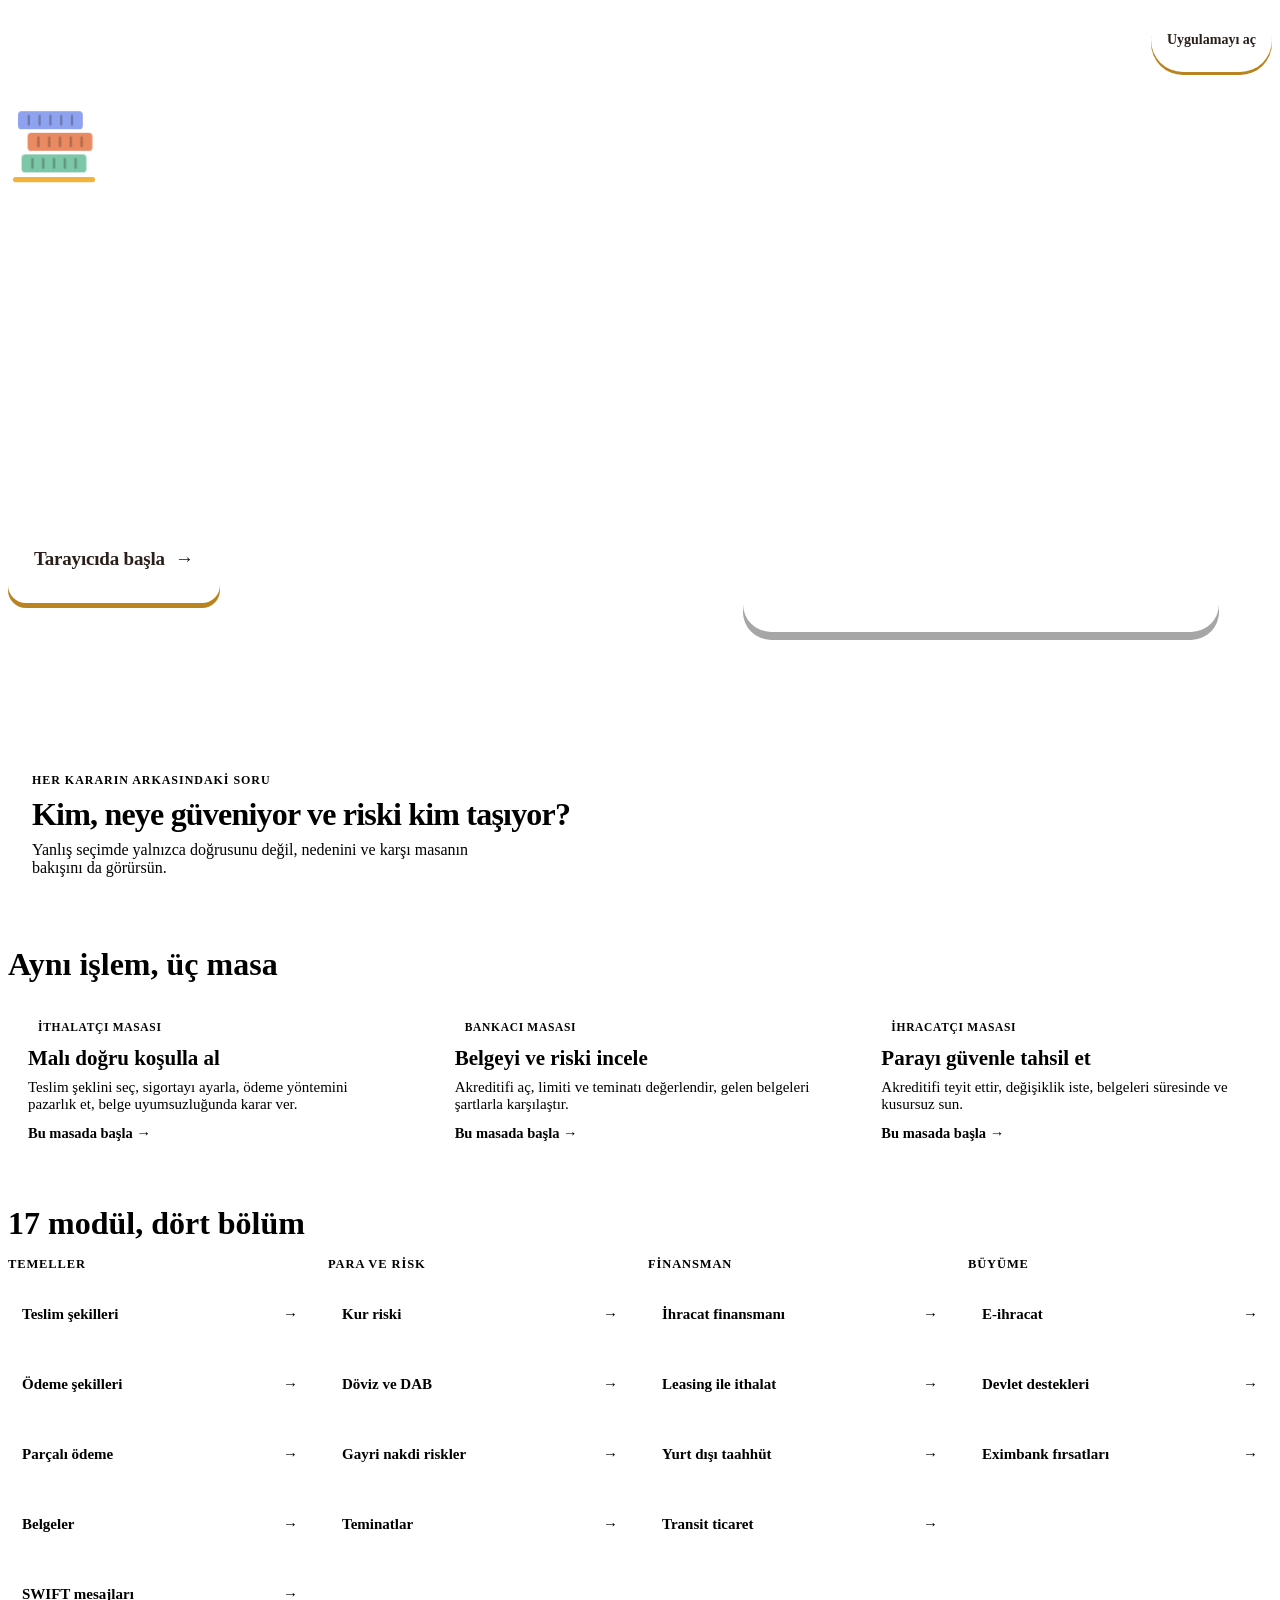
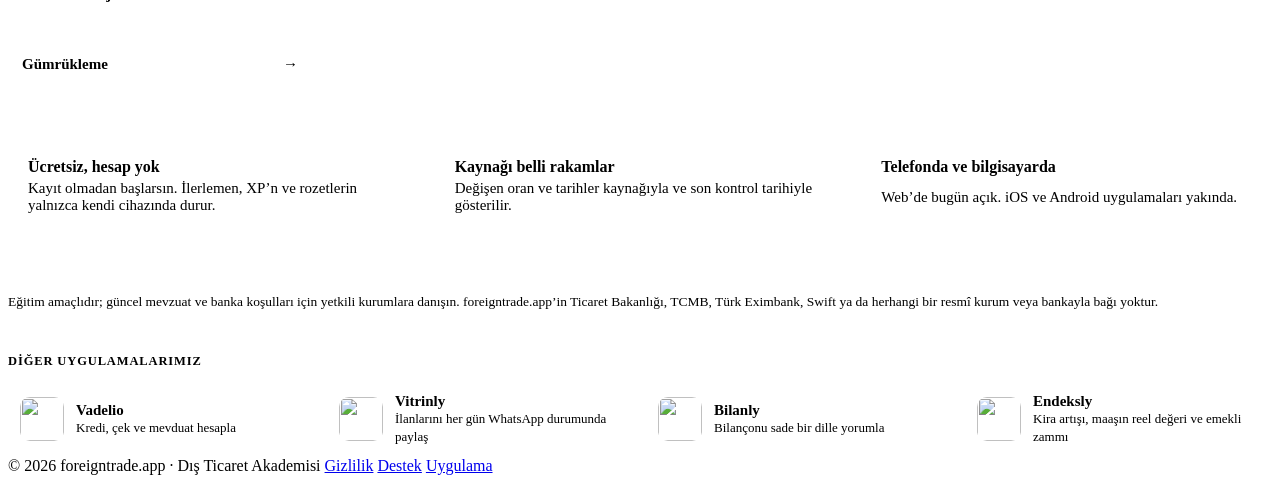
==== commit e3d673e2: "Destek sayfası (mağaza destek URL'si) Co-Authored-By: Claude Opus 5.5 <noreply@anthropic.com>" ====
--- a/public/index.html
+++ b/public/index.html
@@ -272,7 +272,8 @@
 
 <footer class="wrap site-foot">
   <span>© 2026 foreigntrade.app · Dış Ticaret Akademisi</span>
-  <a href="/gizlilik">Gizlilik</a>
+  <a href="/gizlilik/">Gizlilik</a>
+  <a href="/destek/">Destek</a>
   <a href="/uygulama/">Uygulama</a>
 </footer>
 </body>
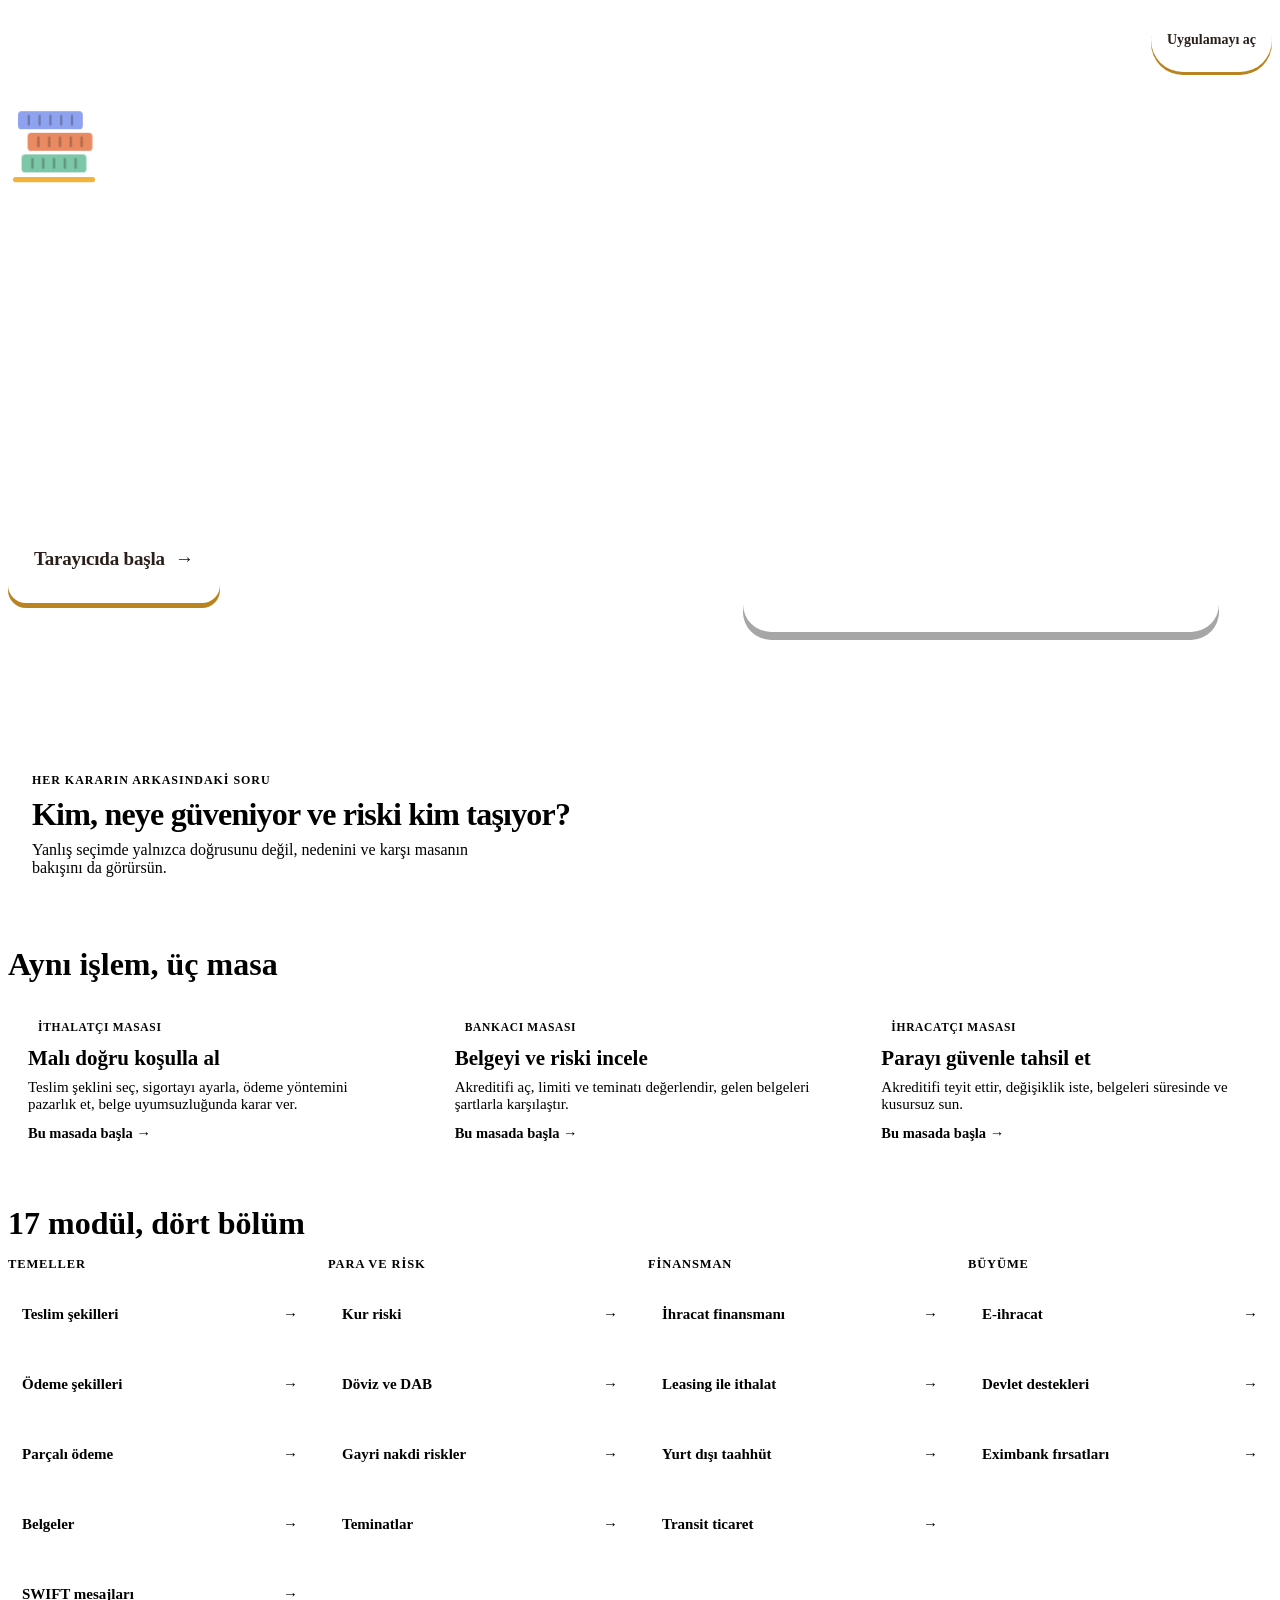
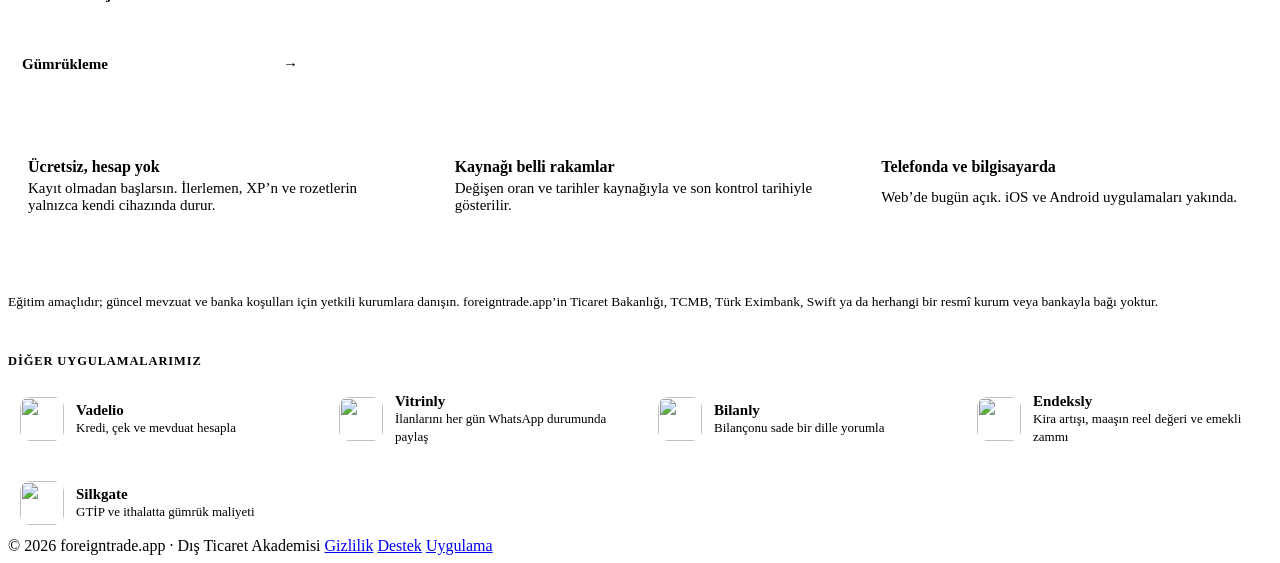
==== commit 4a07f48c: "Diğer uygulamalarımız: Silkgate eklendi Co-Authored-By: Claude Opus 5.5 <noreply@anthropic.com>" ====
--- a/public/index.html
+++ b/public/index.html
@@ -266,6 +266,7 @@
       <a class="app" href="https://vitrinly.app/" target="_blank" rel="noopener"><img src="/apps/vitrinly.png" alt="" width="44" height="44"><div><b>Vitrinly</b><span>İlanlarını her gün WhatsApp durumunda paylaş</span></div></a>
       <a class="app" href="https://bilanly.app/" target="_blank" rel="noopener"><img src="/apps/bilanly.png" alt="" width="44" height="44"><div><b>Bilanly</b><span>Bilançonu sade bir dille yorumla</span></div></a>
       <a class="app" href="https://endeksly.com/" target="_blank" rel="noopener"><img src="/apps/endeksly.png" alt="" width="44" height="44"><div><b>Endeksly</b><span>Kira artışı, maaşın reel değeri ve emekli zammı</span></div></a>
+      <a class="app" href="https://silkgate.app/" target="_blank" rel="noopener"><img src="/apps/silkgate.png" alt="" width="44" height="44"><div><b>Silkgate</b><span>GTİP ve ithalatta gümrük maliyeti</span></div></a>
     </div>
   </div>
 </aside>
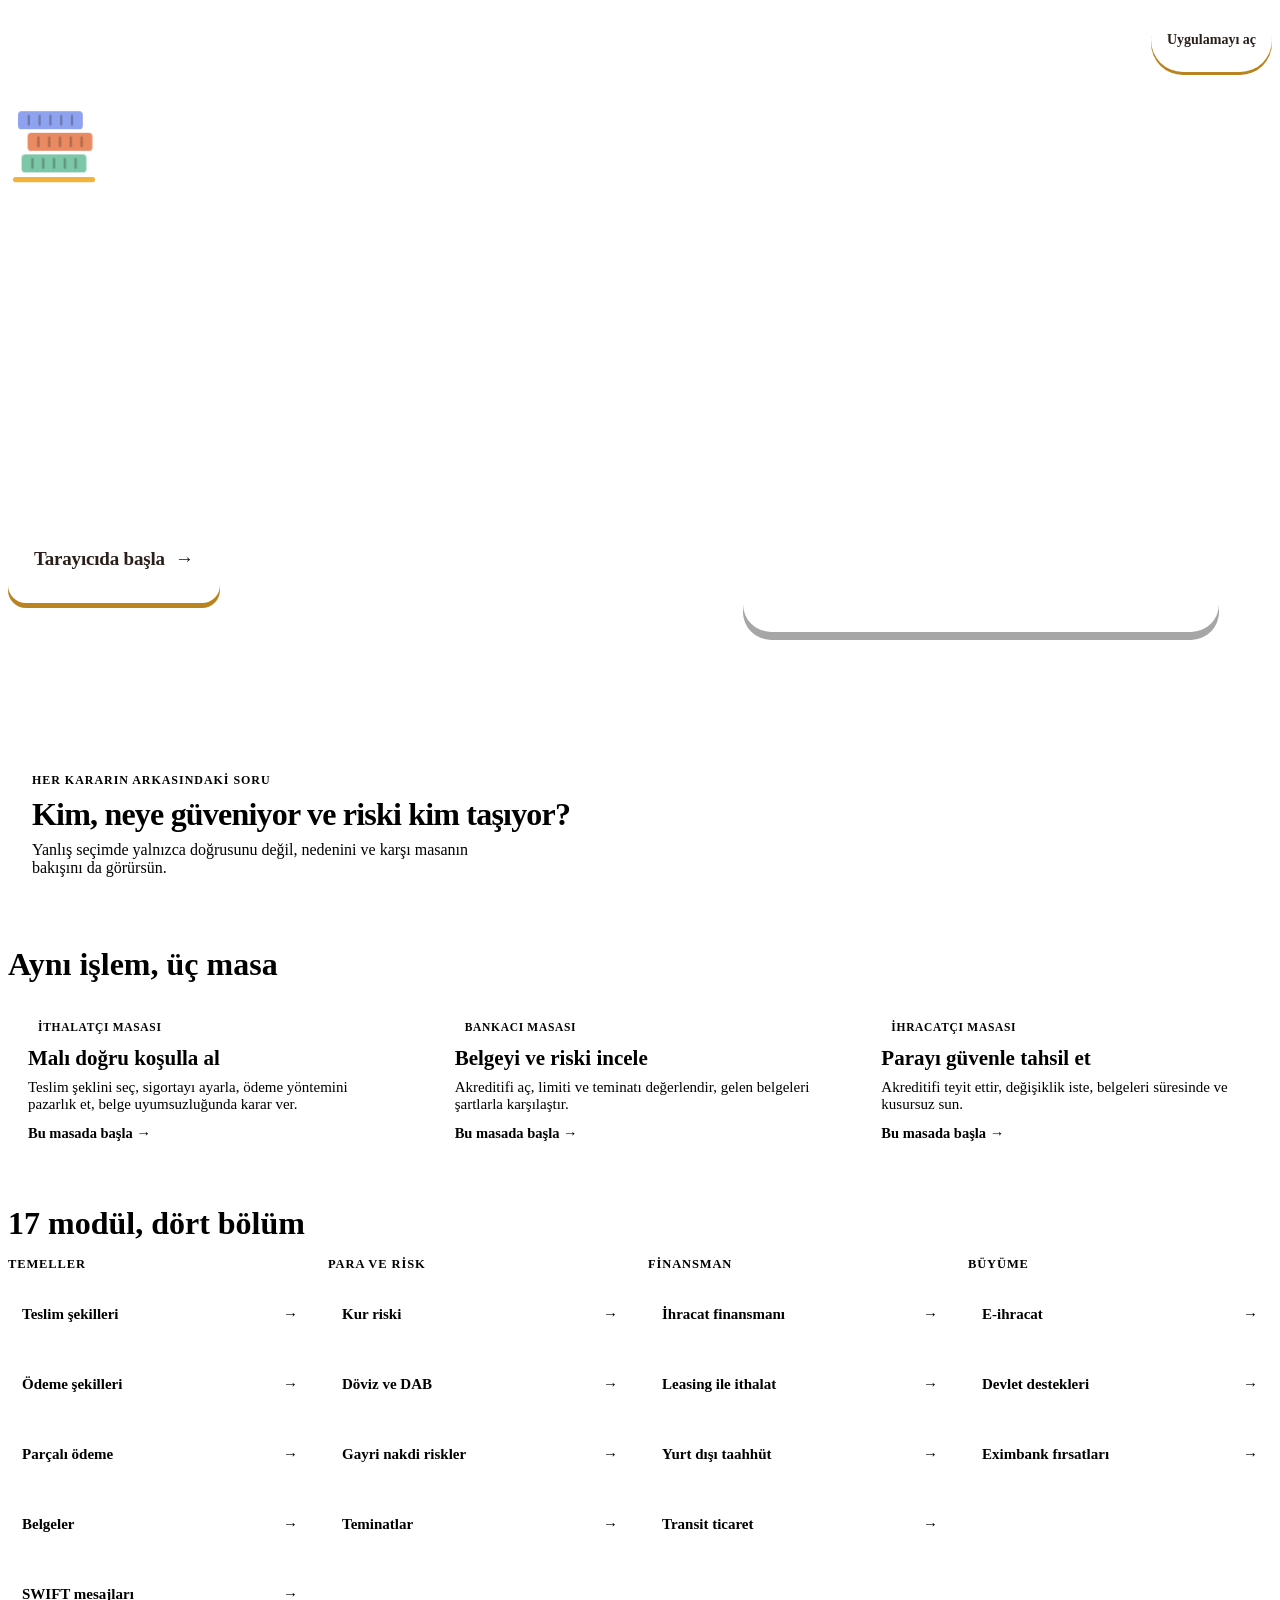
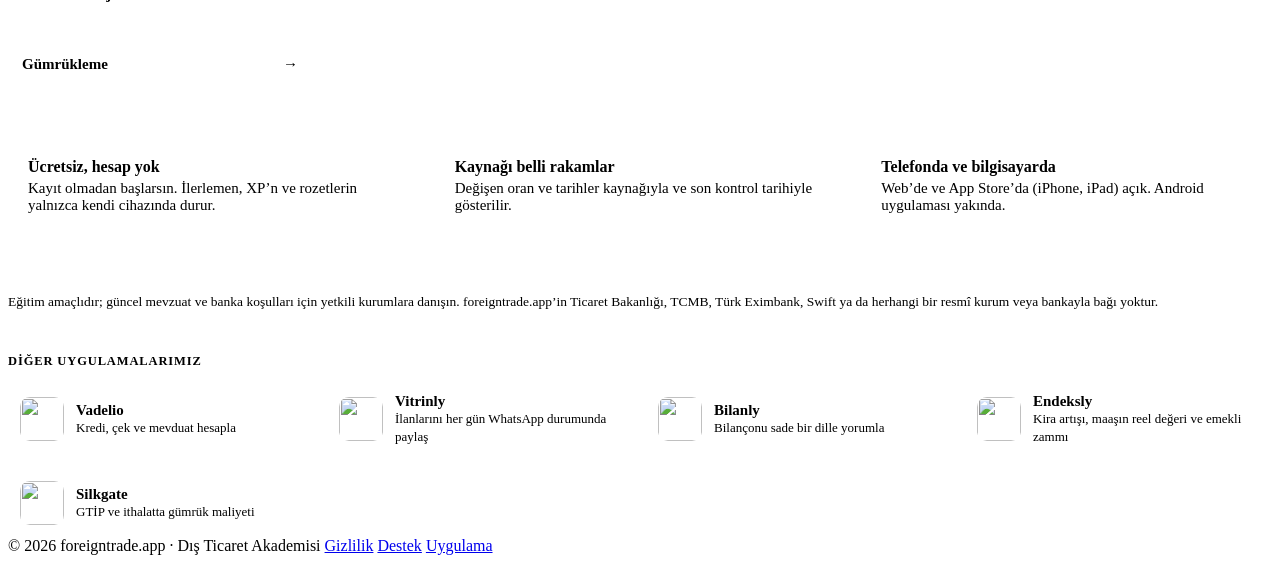
==== commit 8acfb74b: "App Store bağlantısı ve akıllı afiş (iOS 1.0.0 yayında, 22.11) Co-Authored-By: Claude Opus 5.5 <nore" ====
--- a/public/index.html
+++ b/public/index.html
@@ -2,6 +2,7 @@
 <html lang="tr">
 <head>
 <meta charset="utf-8">
+<meta name="apple-itunes-app" content="app-id=6835541035">
 <meta name="viewport" content="width=device-width, initial-scale=1, viewport-fit=cover">
 <title>foreigntrade.app · Dış Ticaret Akademisi</title>
 <meta name="description" content="Dış ticareti ithalatçı, ihracatçı ve bankacı masalarında oynayarak öğren: teslim şekilleri, ödeme yöntemleri, akreditif, belgeler, kur riski ve finansman. Ücretsiz, hesap gerektirmez.">
@@ -42,6 +43,9 @@
 .cta{font-family:var(--display);font-weight:800;font-size:19px;letter-spacing:-.01em;color:#2A1F1A;background:var(--saffron);border-radius:18px;padding:16px 26px;text-decoration:none;box-shadow:0 5px 0 #B9841F;display:inline-flex;gap:10px;align-items:center;min-height:56px;transition:transform .12s,box-shadow .12s}
 .cta:hover{transform:translateY(-2px);box-shadow:0 7px 0 #B9841F}
 .cta:active{transform:translateY(4px);box-shadow:0 1px 0 #B9841F}
+.cta.ikincil{background:transparent;color:#FFFFFF;box-shadow:inset 0 0 0 2px rgba(255,255,255,.55)}
+.cta.ikincil:hover{box-shadow:inset 0 0 0 2px #FFFFFF}
+.cta.ikincil:active{transform:translateY(2px);box-shadow:inset 0 0 0 2px #FFFFFF}
 .cta:focus-visible,.open-small:focus-visible{outline:3px solid #FFFFFF;outline-offset:3px}
 .facts{display:flex;flex-wrap:wrap;gap:6px 16px;font-size:14px;font-weight:600;color:var(--on-dark);list-style:none;padding:0;margin:0}
 .facts li::before{content:"";display:inline-block;width:7px;height:7px;border-radius:2px;background:var(--saffron);margin-right:8px;vertical-align:1px}
@@ -146,11 +150,12 @@
       <p class="lead rise d2">Aynı çelik işlemini önce ithalatçı, sonra bankacı, sonra ihracatçı olarak oyna. Teslim şekillerini, ödeme yöntemlerini, belgeleri ve finansmanı her kararın sonucunu görerek öğren.</p>
       <div class="ctas rise d3">
         <a class="cta" href="/uygulama/">Tarayıcıda başla <span aria-hidden="true">→</span></a>
+        <a class="cta ikincil" href="https://apps.apple.com/tr/app/foreigntrade-app/id6835541035">App Store'dan indir</a>
       </div>
       <ul class="facts rise d4">
         <li>Ücretsiz</li>
         <li>Hesap gerekmez</li>
-        <li>iOS ve Android yakında</li>
+        <li>iPhone ve iPad'de, Android yakında</li>
       </ul>
     </div>
 
@@ -252,7 +257,7 @@
   <div class="info">
     <div><b>Ücretsiz, hesap yok</b><span>Kayıt olmadan başlarsın. İlerlemen, XP’n ve rozetlerin yalnızca kendi cihazında durur.</span></div>
     <div><b>Kaynağı belli rakamlar</b><span>Değişen oran ve tarihler kaynağıyla ve son kontrol tarihiyle gösterilir.</span></div>
-    <div><b>Telefonda ve bilgisayarda</b><span>Web’de bugün açık. iOS ve Android uygulamaları yakında.</span></div>
+    <div><b>Telefonda ve bilgisayarda</b><span>Web’de ve App Store’da (iPhone, iPad) açık. Android uygulaması yakında.</span></div>
   </div>
 
   <p class="note">Eğitim amaçlıdır; güncel mevzuat ve banka koşulları için yetkili kurumlara danışın. foreigntrade.app’in Ticaret Bakanlığı, TCMB, Türk Eximbank, Swift ya da herhangi bir resmî kurum veya bankayla bağı yoktur.</p>
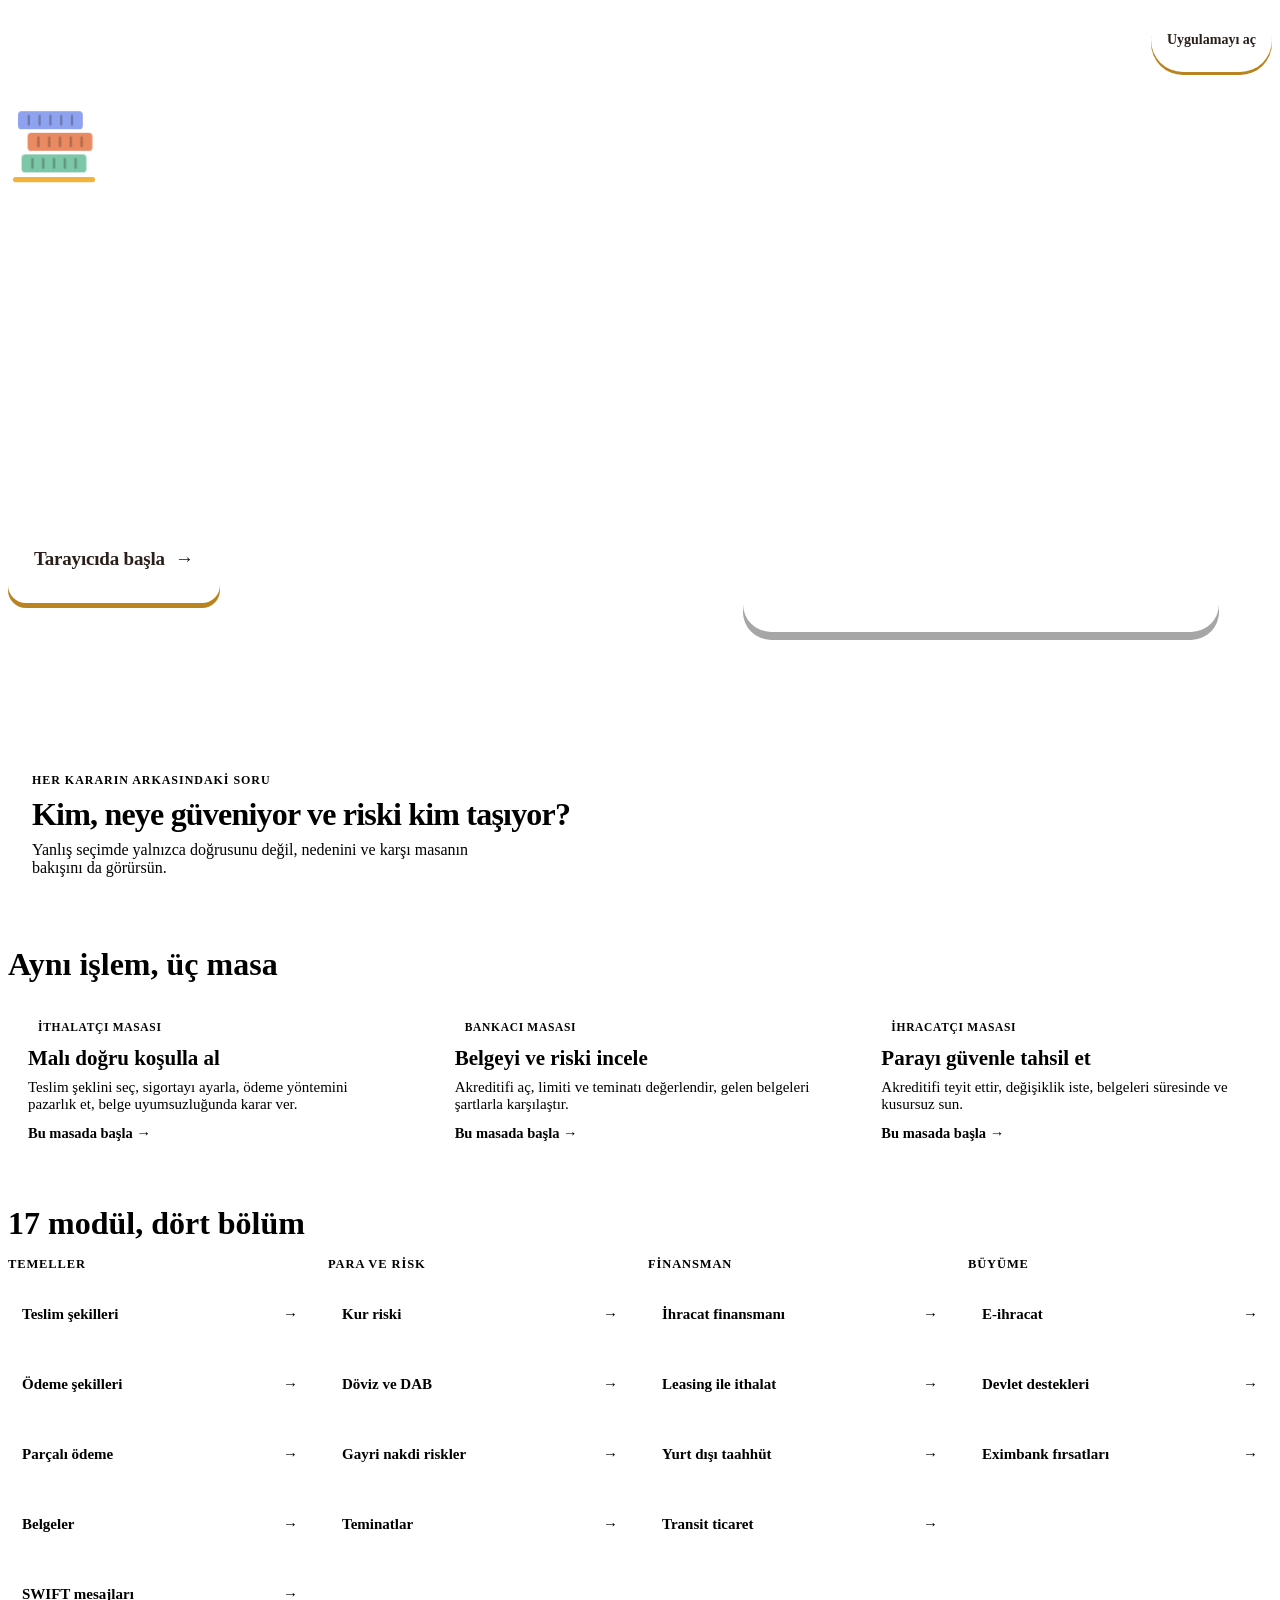
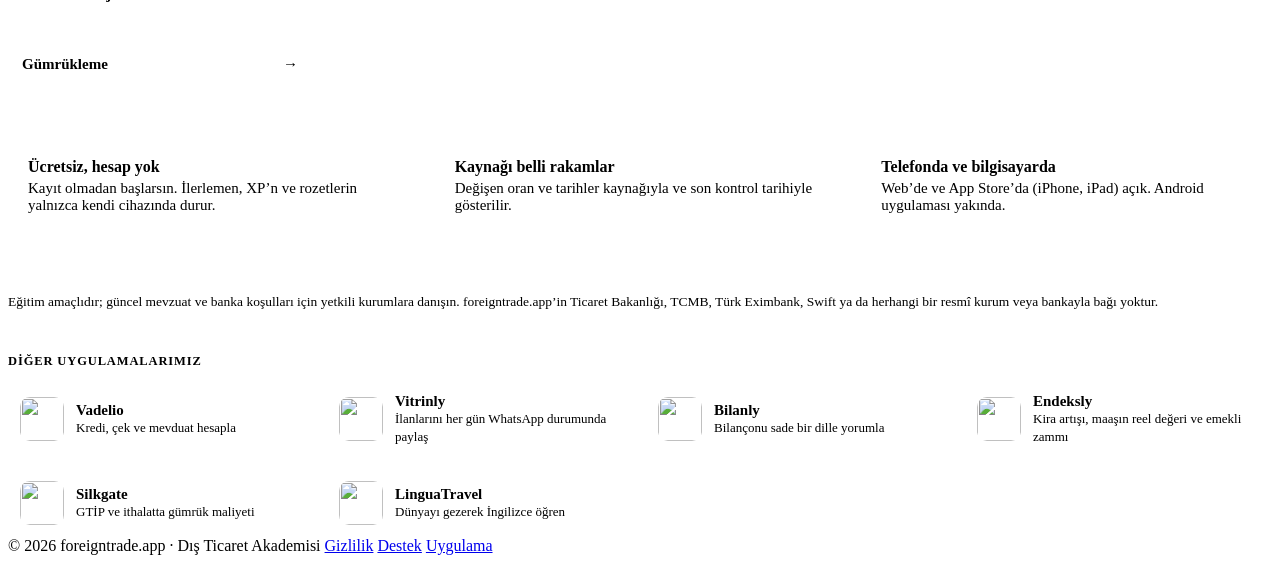
==== commit ecb62f8f: "Diğer uygulamalarımız: LinguaTravel eklendi Co-Authored-By: Claude Opus 5.5 <noreply@anthropic.com>" ====
--- a/public/index.html
+++ b/public/index.html
@@ -272,6 +272,7 @@
       <a class="app" href="https://bilanly.app/" target="_blank" rel="noopener"><img src="/apps/bilanly.png" alt="" width="44" height="44"><div><b>Bilanly</b><span>Bilançonu sade bir dille yorumla</span></div></a>
       <a class="app" href="https://endeksly.com/" target="_blank" rel="noopener"><img src="/apps/endeksly.png" alt="" width="44" height="44"><div><b>Endeksly</b><span>Kira artışı, maaşın reel değeri ve emekli zammı</span></div></a>
       <a class="app" href="https://silkgate.app/" target="_blank" rel="noopener"><img src="/apps/silkgate.png" alt="" width="44" height="44"><div><b>Silkgate</b><span>GTİP ve ithalatta gümrük maliyeti</span></div></a>
+      <a class="app" href="https://linguatravel.app/" target="_blank" rel="noopener"><img src="/apps/linguatravel.png" alt="" width="44" height="44"><div><b>LinguaTravel</b><span>Dünyayı gezerek İngilizce öğren</span></div></a>
     </div>
   </div>
 </aside>
